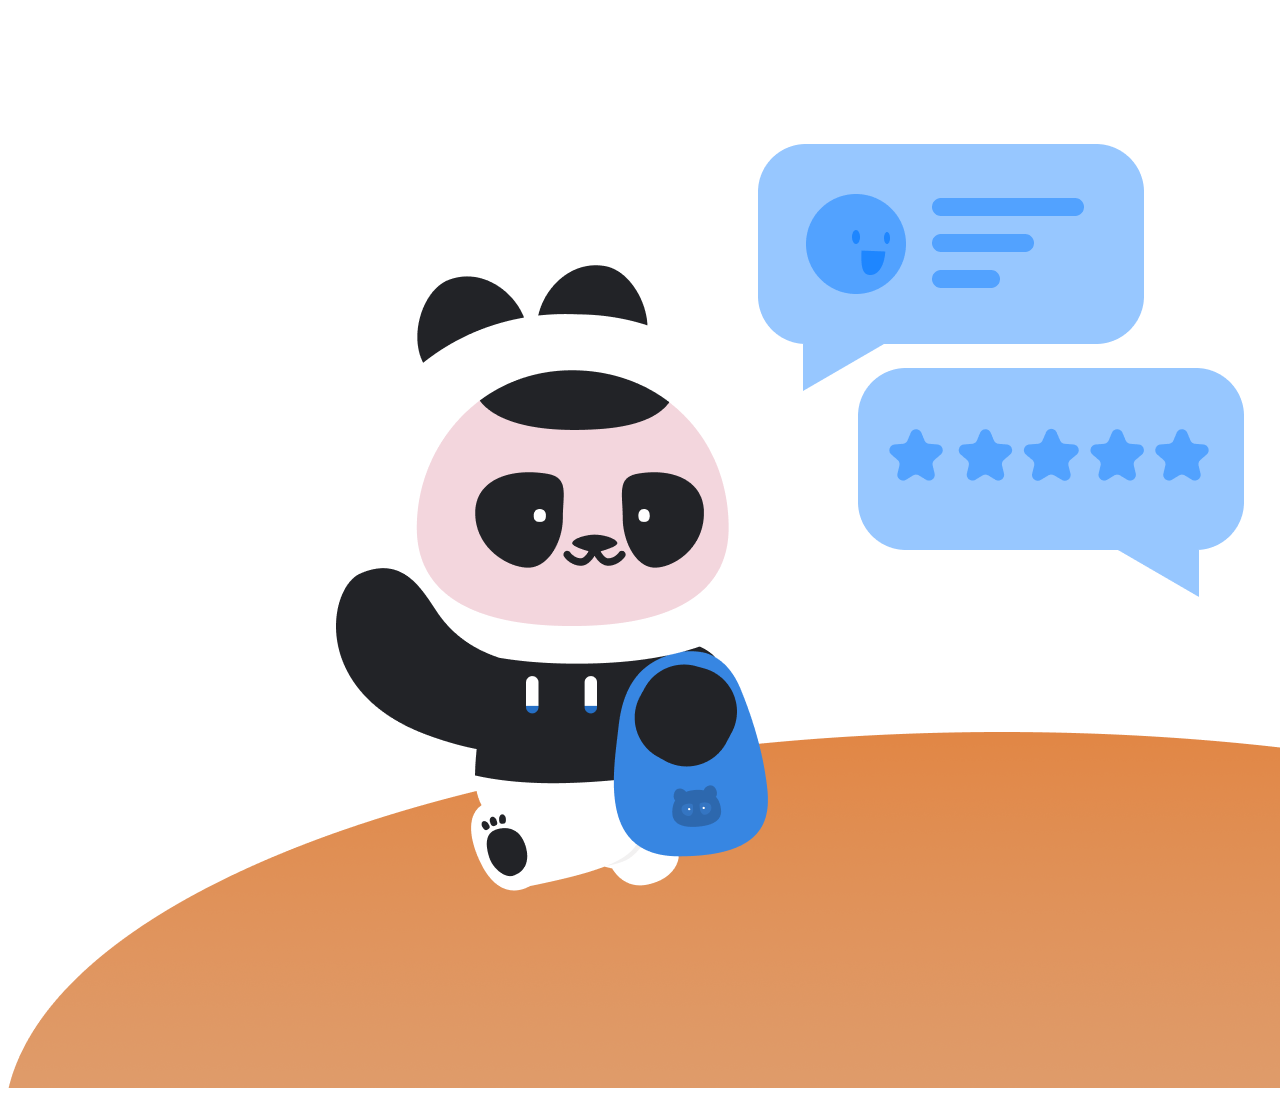
==== html/index.html @ 40fb7a01 "Create image optimization in web-browser" ====
<!DOCTYPE html>
<html lang="en">
  <head>
    <meta charset="UTF-8" />
    <meta name="viewport" content="width=device-width, initial-scale=1.0" />
    <title>Document</title>
  </head>
  <body>
    <img
      srcset="
        images/Img_home_bottom.png     720w,
        images/Img_home_bottom@2x.png 1200w,
        images/Img_home_bottom@3x.png 1920w
      "
      sizes="(min-width: 1920px) 1920px,
						(min-width: 1200px) 1200px,
						720px"
      src="images/heropy.png"
      alt="HEROPY"
    />
  </body>
</html>
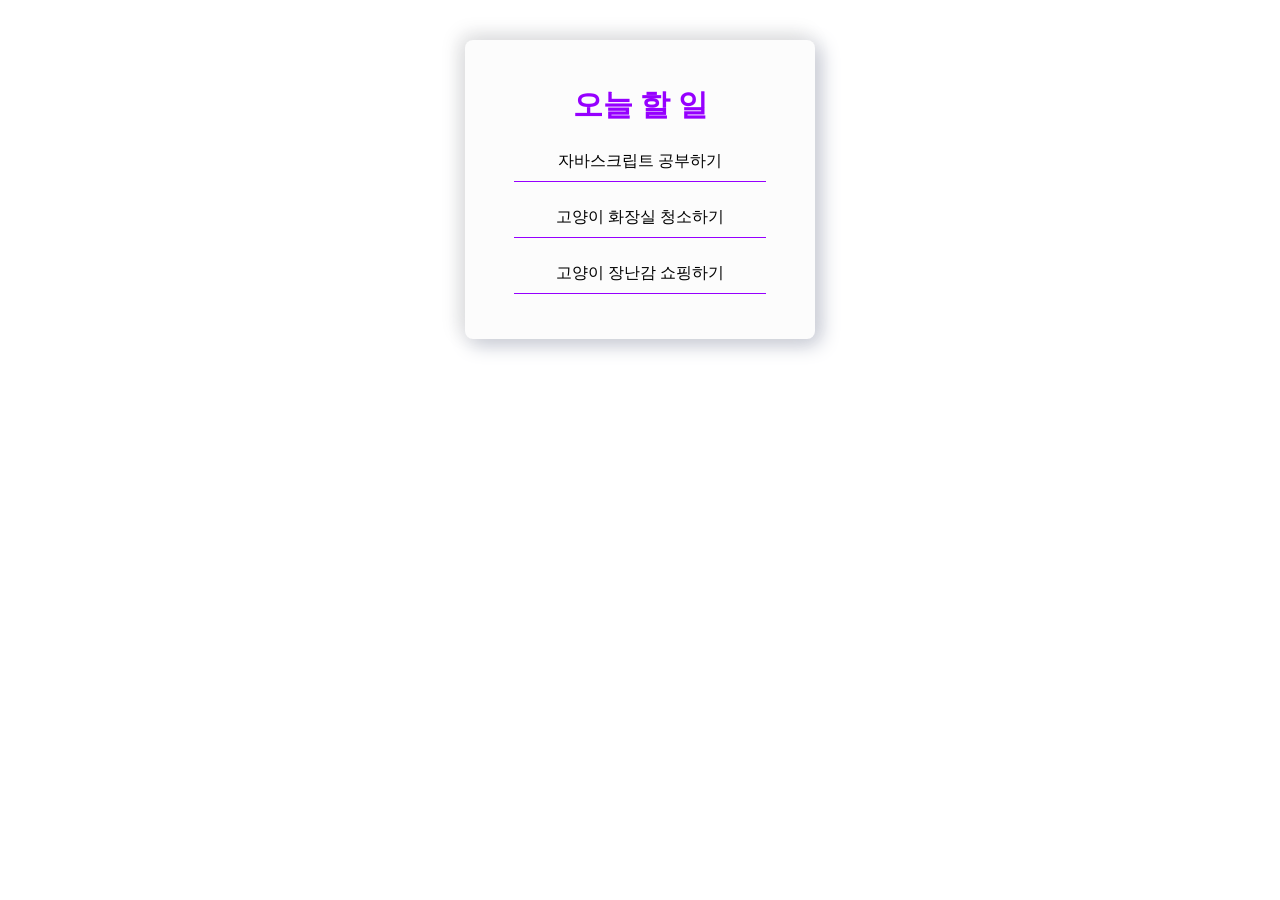
==== commit 8065834a: "Add merge.md in git" ====
--- a/html/index.html
+++ b/html/index.html
@@ -1,22 +1,19 @@
 <!DOCTYPE html>
-<html lang="en">
+<html lang="ko">
   <head>
     <meta charset="UTF-8" />
-    <meta name="viewport" content="width=device-width, initial-scale=1.0" />
-    <title>Document</title>
+    <title>오늘 할 일</title>
+    <link rel="stylesheet" href="style.css" />
   </head>
   <body>
-    <img
-      srcset="
-        images/Img_home_bottom.png     720w,
-        images/Img_home_bottom@2x.png 1200w,
-        images/Img_home_bottom@3x.png 1920w
-      "
-      sizes="(min-width: 1920px) 1920px,
-						(min-width: 1200px) 1200px,
-						720px"
-      src="images/heropy.png"
-      alt="HEROPY"
-    />
+    <div class="main">
+      <h2 class="title">오늘 할 일</h2>
+      <ul id="to-do-list" class="to-do-list">
+        <li>자바스크립트 공부하기</li>
+        <li>고양이 화장실 청소하기</li>
+        <li>고양이 장난감 쇼핑하기</li>
+      </ul>
+    </div>
+    <script src="index.js"></script>
   </body>
 </html>
--- a/html/style.css
+++ b/html/style.css
@@ -0,0 +1,47 @@
+body {
+	margin: 0;
+	padding: 0;
+	display: flex;
+	align-items: center;
+	justify-content: center;
+}
+
+.main {
+	width: 350px;
+	margin: 40px;
+	padding: 30px 0;
+	background-color: #FCFCFC;
+	box-shadow: -5px -5px 20px #DFDFDF, 5px 5px 20px #BABECC;
+	border-radius: 8px;
+	text-align: center;
+}
+
+.title {
+	margin: 15px auto;
+	font-size: 30px;
+	font-weight: 600;
+	color: #9600FF;
+}
+
+#to-do-list {
+	width: 280px;
+	margin: 0 auto 15px;
+	padding: 0;
+	list-style: none;
+}
+
+#to-do-list li {
+	display: flex;
+	align-items: center;
+	justify-content: center;
+	width: 90%;
+	height: 40px;
+	margin: 8px auto 15px;
+	border-bottom: 1px solid #9600FF;
+	cursor: pointer;
+}
+
+.done {
+	opacity: 0.5;
+	text-decoration: line-through;
+}
